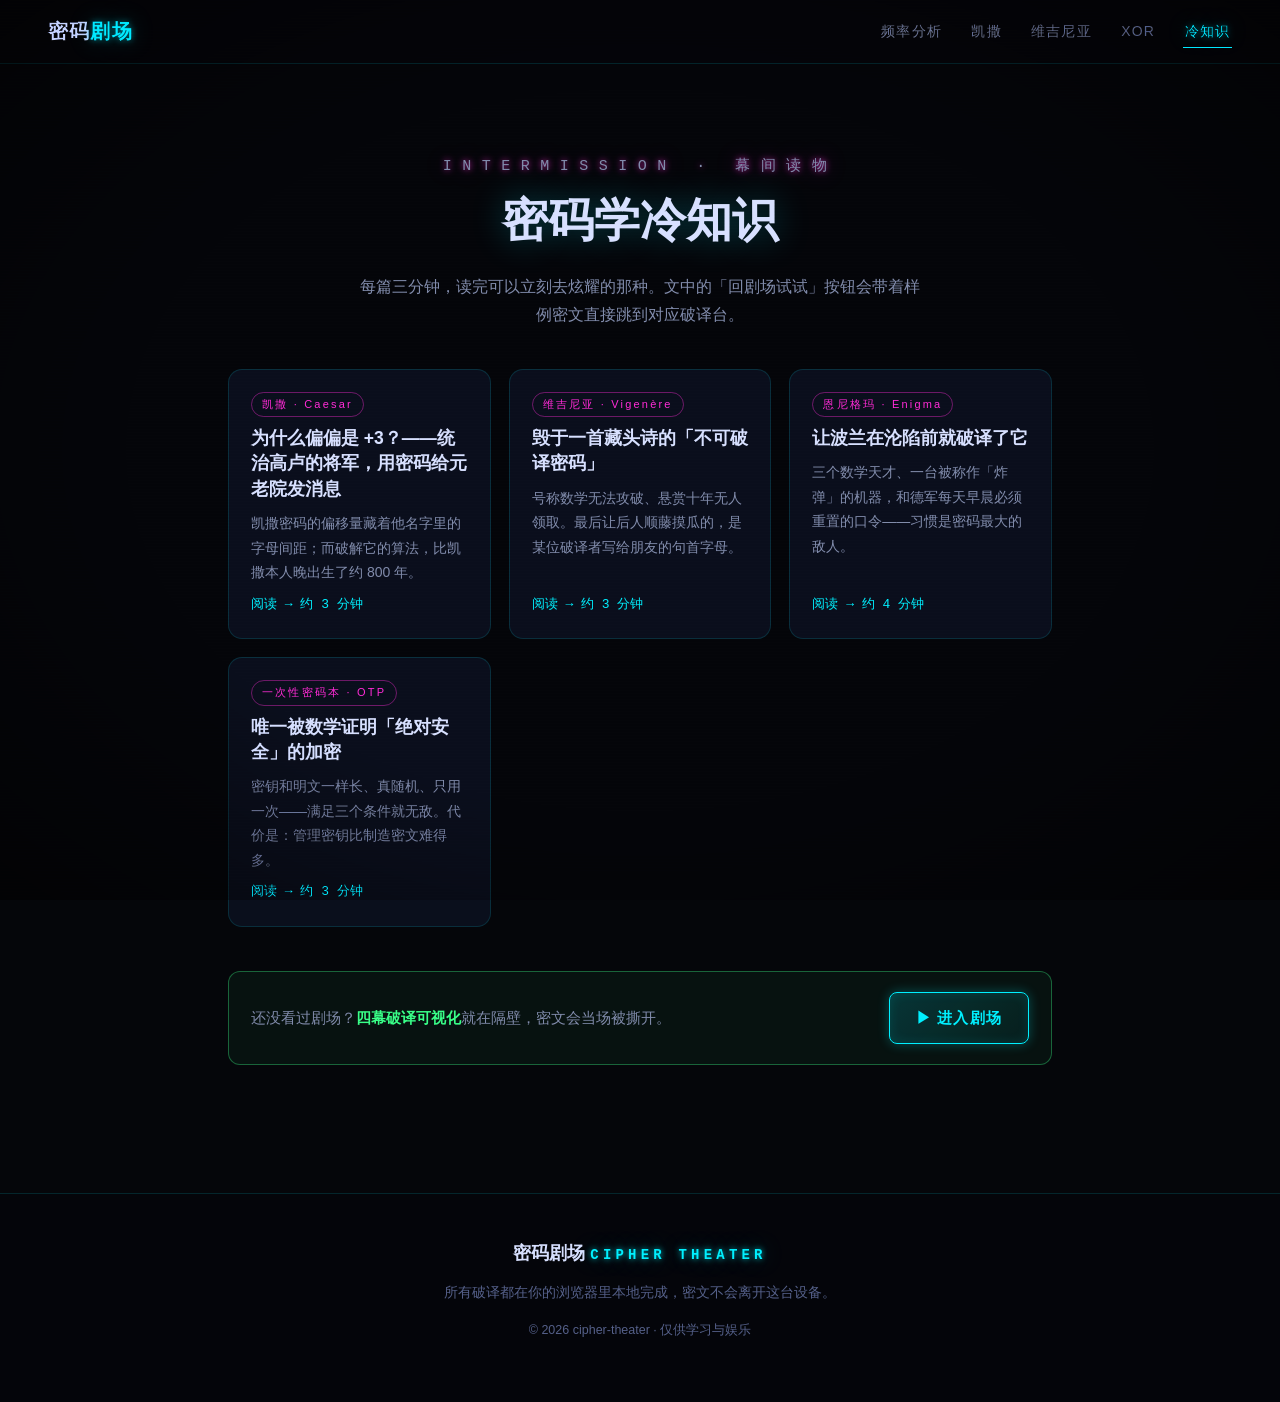
==== articles.html @ 9eb5b483 "feat: 密码剧场 v1.0 — 四幕破译可视化 + 冷知识文章 + GH Pages 工作流" ====
<!DOCTYPE html>
<html lang="zh-CN">
<head>
  <meta charset="UTF-8">
  <meta name="viewport" content="width=device-width, initial-scale=1.0">
  <title>冷知识 · 密码剧场</title>
  <meta name="description" content="四篇三分钟密码学冷知识短文：凯撒的+3、毁于藏头诗的维吉尼亚、恩尼格玛与波兰三杰、唯一被证明绝对安全的一次性密码本。">
  <link rel="icon" type="image/svg+xml" href="favicon.svg">
  <link rel="stylesheet" href="css/style.css">
</head>
<body>
  <canvas id="matrixCanvas" class="matrix-bg" aria-hidden="true"></canvas>
  <div class="scanlines" aria-hidden="true"></div>

  <header class="site-header">
    <a class="logo" href="index.html">密码<span>剧场</span></a>
    <nav class="site-nav">
      <a href="index.html#act-frequency">频率分析</a>
      <a href="index.html#act-caesar">凯撒</a>
      <a href="index.html#act-vigenere">维吉尼亚</a>
      <a href="index.html#act-xor">XOR</a>
      <a href="articles.html" class="is-current">冷知识</a>
    </nav>
  </header>

  <div class="article-list-head">
    <p class="hero__kicker">INTERMISSION · 幕间读物</p>
    <h1>密码学冷知识</h1>
    <p>每篇三分钟，读完可以立刻去炫耀的那种。文中的「回剧场试试」按钮会带着样例密文直接跳到对应破译台。</p>
  </div>

  <section class="article-list">
    <div class="card-grid">
      <a class="card" href="articles/caesar.html">
        <span class="card__tag">凯撒 · Caesar</span>
        <h3>为什么偏偏是 +3？——统治高卢的将军，用密码给元老院发消息</h3>
        <p>凯撒密码的偏移量藏着他名字里的字母间距；而破解它的算法，比凯撒本人晚出生了约 800 年。</p>
        <span class="card__more">阅读 → 约 3 分钟</span>
      </a>
      <a class="card" href="articles/vigenere.html">
        <span class="card__tag">维吉尼亚 · Vigenère</span>
        <h3>毁于一首藏头诗的「不可破译密码」</h3>
        <p>号称数学无法攻破、悬赏十年无人领取。最后让后人顺藤摸瓜的，是某位破译者写给朋友的句首字母。</p>
        <span class="card__more">阅读 → 约 3 分钟</span>
      </a>
      <a class="card" href="articles/enigma.html">
        <span class="card__tag">恩尼格玛 · Enigma</span>
        <h3>让波兰在沦陷前就破译了它</h3>
        <p>三个数学天才、一台被称作「炸弹」的机器，和德军每天早晨必须重置的口令——习惯是密码最大的敌人。</p>
        <span class="card__more">阅读 → 约 4 分钟</span>
      </a>
      <a class="card" href="articles/otp.html">
        <span class="card__tag">一次性密码本 · OTP</span>
        <h3>唯一被数学证明「绝对安全」的加密</h3>
        <p>密钥和明文一样长、真随机、只用一次——满足三个条件就无敌。代价是：管理密钥比制造密文难得多。</p>
        <span class="card__more">阅读 → 约 3 分钟</span>
      </a>
    </div>

    <div class="article-cta" style="margin-top:44px">
      <p>还没看过剧场？<b>四幕破译可视化</b>就在隔壁，密文会当场被撕开。</p>
      <a class="btn btn--neon" href="index.html">▶ 进入剧场</a>
    </div>
  </section>

  <footer class="site-footer">
    <div class="site-footer__brand">密码剧场 <span>CIPHER THEATER</span></div>
    <p>所有破译都在你的浏览器里本地完成，密文不会离开这台设备。</p>
    <p class="site-footer__copy">© <span id="year"></span> cipher-theater · 仅供学习与娱乐</p>
  </footer>

  <script src="js/core.js"></script>
  <script src="js/app.js"></script>
</body>
</html>
---- css/style.css ----
/* ==========================================================================
   密码剧场 · Cipher Theater
   赛博朋克深色霓虹主题
   ========================================================================== */

:root {
  --bg: #05060a;
  --bg-2: #0a0d16;
  --bg-3: #0e1322;
  --panel: rgba(13, 18, 34, 0.82);
  --line: rgba(0, 240, 255, 0.14);
  --line-strong: rgba(0, 240, 255, 0.35);

  --cyan: #00f0ff;
  --magenta: #ff2bd6;
  --purple: #a855f7;
  --yellow: #ffe600;
  --green: #39ff88;

  --text: #d7e0ff;
  --text-dim: #808bab;
  --text-faint: #55608a;

  --font-ui: "PingFang SC", "Microsoft YaHei", "Noto Sans SC", -apple-system, sans-serif;
  --font-mono: Consolas, "Courier New", ui-monospace, monospace;

  --glow-cyan: 0 0 6px rgba(0, 240, 255, 0.8), 0 0 22px rgba(0, 240, 255, 0.35);
  --glow-magenta: 0 0 6px rgba(255, 43, 214, 0.8), 0 0 22px rgba(255, 43, 214, 0.35);
  --radius: 14px;
}

/* ------------------------------ 基础 ---------------------------------- */

* { box-sizing: border-box; }

html { scroll-behavior: smooth; }

body {
  margin: 0;
  background: var(--bg);
  color: var(--text);
  font-family: var(--font-ui);
  font-size: 16px;
  line-height: 1.75;
  overflow-x: hidden;
}

a { color: var(--cyan); text-decoration: none; transition: color 0.2s, text-shadow 0.2s; }
a:hover { color: #9ffcff; text-shadow: 0 0 12px rgba(0, 240, 255, 0.7); }

::selection { background: rgba(255, 43, 214, 0.45); color: #fff; }

/* 扫描线 + CRT 晕影 */
.scanlines {
  position: fixed;
  inset: 0;
  z-index: 90;
  pointer-events: none;
  background:
    repeating-linear-gradient(to bottom, rgba(255, 255, 255, 0.028) 0 1px, transparent 1px 3px),
    radial-gradient(ellipse at center, transparent 55%, rgba(0, 0, 0, 0.55) 100%);
  mix-blend-mode: overlay;
}

.matrix-bg {
  position: fixed;
  inset: 0;
  z-index: -1;
  opacity: 0.5;
  pointer-events: none;
}

/* --------------------------- 整屏霓虹闪烁 ------------------------------ */

.neon-flash {
  position: fixed;
  inset: 0;
  z-index: 200;
  display: flex;
  align-items: center;
  justify-content: center;
  visibility: hidden;
  pointer-events: none;
  background:
    radial-gradient(circle at 20% 30%, rgba(0, 240, 255, 0.55), transparent 55%),
    radial-gradient(circle at 80% 70%, rgba(255, 43, 214, 0.55), transparent 55%),
    rgba(255, 255, 255, 0.06);
  opacity: 0;
}

.neon-flash.is-active { visibility: visible; animation: flashSeq 2s ease-out forwards; }

.neon-flash__text {
  font-family: var(--font-mono);
  font-size: clamp(26px, 6vw, 64px);
  font-weight: 700;
  letter-spacing: 0.12em;
  color: #fff;
  text-shadow:
    0 0 10px var(--cyan), 0 0 30px var(--cyan),
    0 0 60px var(--magenta), 0 0 120px var(--magenta);
  text-align: center;
  padding: 0 20px;
}
.neon-flash__text span { display: block; font-size: 0.45em; letter-spacing: 0.6em; color: var(--magenta); margin-top: 0.4em; }

@keyframes flashSeq {
  0%   { opacity: 0; }
  6%   { opacity: 1; }
  14%  { opacity: 0.1; }
  22%  { opacity: 1; }
  30%  { opacity: 0.05; }
  40%  { opacity: 1; }
  75%  { opacity: 0.9; }
  100% { opacity: 0; }
}

/* ------------------------------ 头部 ---------------------------------- */

.site-header {
  position: sticky;
  top: 0;
  z-index: 80;
  display: flex;
  align-items: center;
  justify-content: space-between;
  gap: 16px;
  padding: 14px clamp(16px, 4vw, 48px);
  background: rgba(5, 6, 10, 0.82);
  backdrop-filter: blur(12px);
  border-bottom: 1px solid var(--line);
}

.logo {
  font-weight: 800;
  font-size: 20px;
  letter-spacing: 0.06em;
  color: var(--text);
}
.logo span {
  color: var(--cyan);
  text-shadow: var(--glow-cyan);
}
.logo:hover { text-shadow: none; }

.site-nav { display: flex; gap: clamp(8px, 2vw, 26px); flex-wrap: wrap; }
.site-nav a {
  color: var(--text-dim);
  font-size: 14px;
  letter-spacing: 0.08em;
  padding: 4px 2px;
  border-bottom: 1px solid transparent;
}
.site-nav a:hover,
.site-nav a.is-current {
  color: var(--cyan);
  border-bottom-color: var(--cyan);
  text-shadow: var(--glow-cyan);
}

/* ------------------------------- HERO --------------------------------- */

.hero {
  position: relative;
  min-height: 92vh;
  display: flex;
  flex-direction: column;
  align-items: center;
  justify-content: center;
  text-align: center;
  padding: 80px clamp(16px, 5vw, 40px) 60px;
}

.hero__kicker {
  font-family: var(--font-mono);
  color: var(--magenta);
  letter-spacing: 0.7em;
  font-size: clamp(11px, 1.6vw, 15px);
  text-shadow: var(--glow-magenta);
  margin: 0 0 18px;
}

.hero__title {
  font-size: clamp(34px, 6.4vw, 74px);
  line-height: 1.22;
  margin: 0 0 22px;
  font-weight: 800;
  letter-spacing: 0.02em;
}

.neon-underline {
  color: #fff;
  text-shadow: 0 0 8px var(--cyan), 0 0 28px rgba(0, 240, 255, 0.7), 0 0 80px rgba(0, 240, 255, 0.4);
}

.hero__sub {
  max-width: 720px;
  color: var(--text-dim);
  font-size: clamp(15px, 2vw, 18px);
  margin: 0 0 34px;
}

.hero__cta { display: flex; gap: 16px; flex-wrap: wrap; justify-content: center; }

.hero__hint {
  margin-top: 26px;
  font-size: 12.5px;
  color: var(--text-faint);
  letter-spacing: 0.06em;
}

.hero__scroll {
  position: absolute;
  bottom: 26px;
  left: 50%;
  width: 1px;
  height: 46px;
  background: linear-gradient(to bottom, transparent, var(--cyan));
  animation: scrollHint 1.8s ease-in-out infinite;
}
@keyframes scrollHint {
  0%, 100% { opacity: 0.2; transform: translateY(0); }
  50% { opacity: 1; transform: translateY(10px); }
}

/* ------------------------------ 按钮 ---------------------------------- */

.btn {
  display: inline-flex;
  align-items: center;
  justify-content: center;
  gap: 8px;
  padding: 12px 26px;
  border-radius: 8px;
  font-size: 15px;
  font-weight: 700;
  letter-spacing: 0.08em;
  cursor: pointer;
  border: 1px solid transparent;
  font-family: var(--font-ui);
  transition: transform 0.15s, box-shadow 0.25s, background 0.25s, color 0.2s;
}
.btn:active { transform: translateY(1px) scale(0.985); }

.btn--neon {
  background: linear-gradient(135deg, rgba(0, 240, 255, 0.16), rgba(0, 240, 255, 0.05));
  border-color: var(--cyan);
  color: var(--cyan);
  box-shadow: 0 0 12px rgba(0, 240, 255, 0.28), inset 0 0 12px rgba(0, 240, 255, 0.12);
}
.btn--neon:hover {
  background: rgba(0, 240, 255, 0.24);
  color: #eafeff;
  box-shadow: 0 0 26px rgba(0, 240, 255, 0.6), inset 0 0 16px rgba(0, 240, 255, 0.2);
  text-shadow: 0 0 8px rgba(0, 240, 255, 0.9);
}

.btn--magenta {
  background: linear-gradient(135deg, rgba(255, 43, 214, 0.16), rgba(255, 43, 214, 0.05));
  border-color: var(--magenta);
  color: var(--magenta);
  box-shadow: 0 0 12px rgba(255, 43, 214, 0.28), inset 0 0 12px rgba(255, 43, 214, 0.12);
}
.btn--magenta:hover {
  background: rgba(255, 43, 214, 0.24);
  color: #ffe6fa;
  box-shadow: 0 0 26px rgba(255, 43, 214, 0.6);
  text-shadow: 0 0 8px rgba(255, 43, 214, 0.9);
}

.btn--ghost {
  background: transparent;
  border-color: rgba(215, 224, 255, 0.25);
  color: var(--text-dim);
}
.btn--ghost:hover {
  border-color: var(--text);
  color: #fff;
  box-shadow: 0 0 14px rgba(215, 224, 255, 0.18);
  text-shadow: none;
}

.btn--sm { padding: 7px 14px; font-size: 13px; }
.btn:disabled { opacity: 0.45; cursor: not-allowed; }

.btn-row { display: flex; gap: 8px; align-items: center; flex-wrap: wrap; }

/* ------------------------------ 幕次 ---------------------------------- */

.act {
  position: relative;
  max-width: 1180px;
  margin: 0 auto;
  padding: clamp(64px, 9vw, 120px) clamp(16px, 4vw, 40px) 20px;
}

.act__head { max-width: 860px; margin-bottom: 30px; }

.act__num {
  display: inline-block;
  font-family: var(--font-mono);
  font-size: 12.5px;
  letter-spacing: 0.42em;
  color: var(--magenta);
  text-shadow: var(--glow-magenta);
  border: 1px solid rgba(255, 43, 214, 0.45);
  border-radius: 999px;
  padding: 4px 14px 4px 18px;
  margin-bottom: 16px;
}

.act__head h2 {
  font-size: clamp(26px, 4vw, 42px);
  margin: 0 0 14px;
  line-height: 1.3;
  text-shadow: 0 0 30px rgba(0, 240, 255, 0.25);
}
.act__head p { color: var(--text-dim); margin: 0; font-size: clamp(14.5px, 1.7vw, 16.5px); }
.act__head b { color: var(--yellow); font-weight: 700; text-shadow: 0 0 14px rgba(255, 230, 0, 0.4); }

.act__note {
  margin-top: 14px !important;
  color: var(--yellow) !important;
  font-size: 14px !important;
  border-left: 3px solid var(--yellow);
  padding-left: 12px;
}

.act__foot {
  margin-top: 20px;
  font-size: 14.5px;
  color: var(--text-faint);
}
.act__foot b { color: var(--text-dim); }
.act__foot a { margin-left: 6px; }

/* ------------------------------ 面板 ---------------------------------- */

.panel {
  background: var(--panel);
  border: 1px solid var(--line);
  border-radius: var(--radius);
  padding: clamp(18px, 3vw, 32px);
  box-shadow:
    0 0 0 1px rgba(0, 0, 0, 0.4),
    0 18px 60px rgba(0, 0, 0, 0.55),
    inset 0 0 60px rgba(0, 240, 255, 0.03);
}

.panel__controls {
  display: flex;
  gap: 18px;
  align-items: flex-end;
  flex-wrap: wrap;
  margin-bottom: 22px;
}

.field { display: flex; flex-direction: column; gap: 8px; }
.field--grow { flex: 1 1 340px; }
.field--btns { gap: 10px; }

.field__label {
  font-size: 12px;
  letter-spacing: 0.18em;
  color: var(--text-faint);
  text-transform: uppercase;
}

textarea, input[type="text"] {
  width: 100%;
  background: rgba(5, 8, 16, 0.9);
  border: 1px solid rgba(0, 240, 255, 0.22);
  border-radius: 8px;
  color: var(--cyan);
  font-family: var(--font-mono);
  font-size: 15px;
  line-height: 1.6;
  padding: 12px 14px;
  resize: vertical;
  transition: border-color 0.2s, box-shadow 0.2s;
}
textarea:focus, input[type="text"]:focus {
  outline: none;
  border-color: var(--cyan);
  box-shadow: 0 0 16px rgba(0, 240, 255, 0.3), inset 0 0 16px rgba(0, 240, 255, 0.06);
}
textarea::placeholder, input::placeholder { color: var(--text-faint); }

.chip-row { display: flex; gap: 8px; flex-wrap: wrap; }

.chip {
  background: rgba(168, 85, 247, 0.08);
  border: 1px solid rgba(168, 85, 247, 0.35);
  color: var(--text-dim);
  border-radius: 999px;
  padding: 7px 14px;
  font-size: 13px;
  cursor: pointer;
  font-family: var(--font-ui);
  transition: all 0.2s;
}
.chip:hover { border-color: var(--purple); color: #e9d5ff; box-shadow: 0 0 12px rgba(168, 85, 247, 0.35); }
.chip.is-active {
  background: rgba(168, 85, 247, 0.28);
  color: #fff;
  border-color: var(--purple);
  box-shadow: 0 0 16px rgba(168, 85, 247, 0.5);
}

/* ------------------------ 第 I 幕 · 频率柱状谱 ------------------------- */

.freq-chart {
  position: relative;
  display: flex;
  align-items: flex-end;
  gap: clamp(3px, 0.8vw, 10px);
  height: 280px;
  padding: 26px 6px 30px;
  background:
    linear-gradient(rgba(0, 240, 255, 0.03) 1px, transparent 1px) 0 0 / 100% 25%,
    rgba(5, 8, 16, 0.6);
  border: 1px solid rgba(0, 240, 255, 0.12);
  border-radius: 10px;
  overflow: hidden;
}

.chart-empty { color: var(--text-faint); margin: auto; font-size: 14px; }

.chart-grid { position: absolute; inset: 26px 6px 30px; pointer-events: none; }
.grid-line {
  position: absolute;
  left: 0; right: 0;
  border-top: 1px dashed rgba(215, 224, 255, 0.09);
}
.grid-line span {
  position: absolute;
  right: 6px;
  top: -9px;
  font-size: 10px;
  color: var(--text-faint);
  font-family: var(--font-mono);
}

.freq-bar {
  position: relative;
  z-index: 1;
  flex: 1 1 0;
  min-width: 0;
  height: 100%;
  display: flex;
  flex-direction: column;
  justify-content: flex-end;
  align-items: stretch;
}

.freq-val {
  font-family: var(--font-mono);
  font-size: clamp(8px, 1vw, 11px);
  color: var(--text-faint);
  text-align: center;
  margin-bottom: 4px;
  min-height: 1em;
}

.freq-track {
  position: relative;
  flex: 1;
  display: flex;
  align-items: flex-end;
  background: rgba(255, 255, 255, 0.025);
  border-radius: 3px 3px 0 0;
}

.freq-fill {
  width: 100%;
  height: 0;
  border-radius: 3px 3px 0 0;
  background: linear-gradient(to top, rgba(0, 240, 255, 0.25), var(--cyan));
  box-shadow: 0 0 10px rgba(0, 240, 255, 0.45);
  transition: height 0.7s cubic-bezier(0.16, 0.9, 0.3, 1);
  transition-delay: calc(var(--i) * 28ms);
}
.freq-fill.is-on { height: var(--h); }

.freq-bar.is-top .freq-fill {
  background: linear-gradient(to top, rgba(255, 43, 214, 0.3), var(--magenta));
  box-shadow: 0 0 14px rgba(255, 43, 214, 0.7);
}
.freq-bar.is-top .freq-letter { color: var(--magenta); text-shadow: var(--glow-magenta); }
.freq-bar.is-top .freq-val { color: var(--magenta); }

.freq-expected {
  position: absolute;
  left: -2px; right: -2px;
  bottom: var(--e);
  height: 0;
  border-top: 2px dashed var(--magenta);
  opacity: 0;
  transition: opacity 0.4s ease 1s;
  filter: drop-shadow(0 0 4px rgba(255, 43, 214, 0.9));
}
.freq-fill.is-on + .freq-expected { opacity: 0.85; }

.freq-letter {
  text-align: center;
  font-family: var(--font-mono);
  font-size: clamp(9px, 1.2vw, 13px);
  color: var(--text-dim);
  margin-top: 7px;
}

.chart-legend {
  display: flex;
  gap: 22px;
  flex-wrap: wrap;
  margin-top: 14px;
  font-size: 13px;
  color: var(--text-faint);
}
.legend-item { display: inline-flex; align-items: center; gap: 7px; }
.dot { width: 11px; height: 11px; border-radius: 3px; display: inline-block; }
.dot--cyan { background: var(--cyan); box-shadow: 0 0 8px var(--cyan); }
.dot--magenta { background: transparent; border-top: 2px dashed var(--magenta); height: 0; border-radius: 0; }
.legend-item--top { color: var(--magenta); }

.readouts { display: flex; gap: 16px; flex-wrap: wrap; margin-top: 18px; }
.readout {
  flex: 0 1 auto;
  background: rgba(5, 8, 16, 0.7);
  border: 1px solid rgba(0, 240, 255, 0.16);
  border-radius: 10px;
  padding: 12px 18px;
  display: flex;
  flex-direction: column;
  gap: 4px;
  min-width: 150px;
}
.readout--wide { flex: 1 1 260px; }
.readout__label { font-size: 11px; letter-spacing: 0.2em; color: var(--text-faint); text-transform: uppercase; }
.readout b { font-family: var(--font-mono); font-size: 22px; color: var(--yellow); text-shadow: 0 0 16px rgba(255, 230, 0, 0.5); }

.verdict {
  margin: 16px 0 0;
  font-size: 14.5px;
  color: var(--text-dim);
  border-left: 3px solid var(--cyan);
  padding: 6px 0 6px 14px;
  background: rgba(0, 240, 255, 0.04);
  border-radius: 0 8px 8px 0;
  min-height: 1.6em;
}

/* ------------------------ 第 II 幕 · 凯撒罗盘 -------------------------- */

.caesar-stage {
  display: grid;
  grid-template-columns: 220px 1fr;
  gap: 26px;
  align-items: start;
}

.dial { position: relative; width: 100%; max-width: 220px; }
.dial svg { width: 100%; height: auto; display: block; filter: drop-shadow(0 0 18px rgba(0, 240, 255, 0.25)); }

.dial__ring { fill: none; stroke: rgba(0, 240, 255, 0.5); stroke-width: 1.5; }
.dial__ring--inner { stroke: rgba(0, 240, 255, 0.2); stroke-dasharray: 3 5; }
.dial__ticks line { stroke: rgba(0, 240, 255, 0.55); stroke-width: 1.5; }

.dial__needle {
  transform-origin: 100px 100px;
  transition: transform 0.45s cubic-bezier(0.3, 1.4, 0.5, 1);
}
.dial__needle line { stroke: var(--magenta); stroke-width: 3; filter: drop-shadow(0 0 6px var(--magenta)); }
.dial__needle circle { fill: var(--magenta); }

.dial__hub { fill: var(--cyan); filter: drop-shadow(0 0 8px var(--cyan)); }

.dial__center {
  position: absolute;
  top: 50%; left: 50%;
  transform: translate(-50%, -50%);
  text-align: center;
  pointer-events: none;
}
.dial__center span {
  display: block;
  font-family: var(--font-mono);
  font-size: 19px;
  font-weight: 700;
  color: var(--yellow);
  text-shadow: 0 0 14px rgba(255, 230, 0, 0.6);
}
.dial__center small {
  font-size: 9px;
  letter-spacing: 0.34em;
  color: var(--text-faint);
}

.caesar-rows {
  display: flex;
  flex-direction: column;
  gap: 5px;
  max-height: 340px;
  overflow-y: auto;
  padding-right: 6px;
  scrollbar-width: thin;
  scrollbar-color: rgba(0, 240, 255, 0.4) transparent;
}
.caesar-rows::-webkit-scrollbar { width: 6px; }
.caesar-rows::-webkit-scrollbar-thumb { background: rgba(0, 240, 255, 0.35); border-radius: 3px; }

.caesar-row {
  display: grid;
  grid-template-columns: 78px 1fr 130px;
  gap: 10px;
  align-items: center;
  padding: 7px 10px;
  background: rgba(5, 8, 16, 0.65);
  border: 1px solid rgba(215, 224, 255, 0.07);
  border-radius: 7px;
  font-size: 13px;
  opacity: 0;
  transform: translateX(14px);
  animation: rowIn 0.3s ease forwards;
  animation-delay: calc(var(--i) * 10ms);
}
@keyframes rowIn { to { opacity: 1; transform: translateX(0); } }

.caesar-shift {
  font-family: var(--font-mono);
  color: var(--text-faint);
  font-size: 12px;
  letter-spacing: 0.05em;
}

.caesar-preview {
  font-family: var(--font-mono);
  color: var(--text-dim);
  white-space: nowrap;
  overflow: hidden;
  text-overflow: ellipsis;
  font-size: 12.5px;
}

.caesar-match { display: flex; align-items: center; gap: 8px; }
.caesar-match i {
  display: block;
  height: 6px;
  max-width: 76px;
  flex: 0 1 76px;
  background: linear-gradient(90deg, rgba(0, 240, 255, 0.35), var(--cyan));
  border-radius: 3px;
  box-shadow: 0 0 8px rgba(0, 240, 255, 0.5);
  transition: width 0.5s ease;
}
.caesar-match b { font-family: var(--font-mono); font-size: 12px; color: var(--text-faint); }

.caesar-row.is-winner {
  border-color: var(--magenta);
  background: rgba(255, 43, 214, 0.1);
  box-shadow: 0 0 18px rgba(255, 43, 214, 0.4), inset 0 0 18px rgba(255, 43, 214, 0.08);
}
.caesar-row.is-winner .caesar-shift { color: var(--magenta); text-shadow: var(--glow-magenta); }
.caesar-row.is-winner .caesar-preview { color: #fff; }
.caesar-row.is-winner .caesar-match i { background: linear-gradient(90deg, rgba(255, 43, 214, 0.4), var(--magenta)); }
.caesar-row.is-winner .caesar-match b { color: var(--magenta); }

.stage-status {
  margin: 20px 0 0;
  font-family: var(--font-mono);
  font-size: 13.5px;
  letter-spacing: 0.1em;
  color: var(--text-faint);
  padding: 9px 14px;
  background: rgba(5, 8, 16, 0.7);
  border: 1px dashed rgba(215, 224, 255, 0.14);
  border-radius: 8px;
}
.stage-status.is-working { color: var(--yellow); border-color: rgba(255, 230, 0, 0.4); animation: pulse 1s ease-in-out infinite; }
.stage-status.is-done { color: var(--green); border-color: rgba(57, 255, 136, 0.45); text-shadow: 0 0 12px rgba(57, 255, 136, 0.5); }
@keyframes pulse { 50% { opacity: 0.55; } }

/* ------------------------ 揭晓面板（两幕共用） ------------------------- */

.reveal-panel {
  display: none;
  margin-top: 20px;
  padding: clamp(16px, 2.5vw, 26px);
  background:
    radial-gradient(ellipse at top left, rgba(0, 240, 255, 0.09), transparent 60%),
    radial-gradient(ellipse at bottom right, rgba(255, 43, 214, 0.09), transparent 60%),
    rgba(5, 8, 16, 0.85);
  border: 1px solid var(--line-strong);
  border-radius: 12px;
  box-shadow: 0 0 30px rgba(0, 240, 255, 0.15), inset 0 0 40px rgba(0, 240, 255, 0.04);
}
.reveal-panel.is-visible { display: block; animation: revealIn 0.5s ease; }
@keyframes revealIn {
  from { opacity: 0; transform: translateY(12px); }
  to { opacity: 1; transform: translateY(0); }
}

.reveal-panel__head {
  display: flex;
  align-items: center;
  justify-content: space-between;
  gap: 12px;
  flex-wrap: wrap;
  margin-bottom: 12px;
}

.reveal-panel__tag {
  font-family: var(--font-mono);
  font-size: 12px;
  letter-spacing: 0.3em;
  color: var(--green);
  text-shadow: 0 0 12px rgba(57, 255, 136, 0.6);
  border: 1px solid rgba(57, 255, 136, 0.45);
  padding: 4px 12px;
  border-radius: 999px;
}

.reveal-hits { font-size: 13px; color: var(--text-faint); margin: 0 0 10px; }
.reveal-hits em {
  font-style: normal;
  font-family: var(--font-mono);
  color: var(--yellow);
  background: rgba(255, 230, 0, 0.1);
  border: 1px solid rgba(255, 230, 0, 0.3);
  border-radius: 5px;
  padding: 1px 8px;
  margin-right: 6px;
}

.reveal-text {
  margin: 0;
  font-family: var(--font-mono);
  font-size: clamp(15px, 2.2vw, 20px);
  line-height: 1.9;
  color: #fff;
  text-shadow: 0 0 10px rgba(0, 240, 255, 0.55);
  min-height: 2em;
  word-break: break-word;
}

/* ----------------------- 第 III 幕 · 维吉尼亚 -------------------------- */

.vig-step { margin-top: 24px; }
.vig-step__title {
  font-size: 13px;
  letter-spacing: 0.16em;
  color: var(--text-faint);
  margin: 0 0 14px;
  font-weight: 600;
  text-transform: uppercase;
}

.ic-chart {
  display: flex;
  gap: clamp(4px, 1vw, 12px);
  align-items: flex-end;
  height: 170px;
  padding: 20px 8px 26px;
  background: rgba(5, 8, 16, 0.6);
  border: 1px solid rgba(0, 240, 255, 0.12);
  border-radius: 10px;
}

.ic-bar {
  flex: 1 1 0;
  min-width: 0;
  height: 100%;
  display: flex;
  flex-direction: column;
  justify-content: flex-end;
  align-items: stretch;
}
.ic-val {
  font-family: var(--font-mono);
  font-size: clamp(8px, 0.9vw, 10.5px);
  color: var(--text-faint);
  text-align: center;
  margin-bottom: 4px;
}
.ic-track {
  position: relative;
  flex: 1;
  display: flex;
  align-items: flex-end;
  background: rgba(255, 255, 255, 0.03);
  border-radius: 3px 3px 0 0;
}
.ic-track i {
  width: 100%;
  height: 0;
  background: linear-gradient(to top, rgba(168, 85, 247, 0.25), var(--purple));
  box-shadow: 0 0 10px rgba(168, 85, 247, 0.45);
  border-radius: 3px 3px 0 0;
  transition: height 0.6s cubic-bezier(0.16, 0.9, 0.3, 1);
  transition-delay: calc(var(--i) * 50ms);
}
.ic-track i.is-on { height: var(--h); }
.ic-len {
  text-align: center;
  font-family: var(--font-mono);
  font-size: clamp(9px, 1.1vw, 12px);
  color: var(--text-dim);
  margin-top: 6px;
}
.ic-bar.is-best .ic-track i {
  background: linear-gradient(to top, rgba(255, 230, 0, 0.3), var(--yellow));
  box-shadow: 0 0 16px rgba(255, 230, 0, 0.7);
}
.ic-bar.is-best .ic-len { color: var(--yellow); text-shadow: 0 0 10px rgba(255, 230, 0, 0.6); font-weight: 700; }
.ic-bar.is-best .ic-val { color: var(--yellow); }

.ic-verdict { font-size: 14px; color: var(--text-dim); margin: 12px 0 0; }
.ic-verdict b { color: var(--yellow); text-shadow: 0 0 12px rgba(255, 230, 0, 0.5); }

.kasiski { font-size: 13.5px; color: var(--text-faint); margin: 12px 0 0; }
.kasiski em {
  font-style: normal;
  font-family: var(--font-mono);
  color: var(--magenta);
  background: rgba(255, 43, 214, 0.1);
  border: 1px solid rgba(255, 43, 214, 0.3);
  border-radius: 4px;
  padding: 0 7px;
  margin-right: 4px;
}

/* 密钥轮盘 */
.key-slots { display: flex; gap: 14px; flex-wrap: wrap; }

.key-slot {
  display: flex;
  flex-direction: column;
  align-items: center;
  gap: 8px;
  padding: 12px 14px;
  background: rgba(5, 8, 16, 0.75);
  border: 1px solid rgba(215, 224, 255, 0.12);
  border-radius: 10px;
  transition: border-color 0.3s, box-shadow 0.3s;
}
.key-slot.is-solved {
  border-color: var(--green);
  box-shadow: 0 0 20px rgba(57, 255, 136, 0.35), inset 0 0 20px rgba(57, 255, 136, 0.07);
}

.key-slot__pos { font-size: 10.5px; letter-spacing: 0.16em; color: var(--text-faint); }

.key-slot__wheel {
  width: 52px;
  height: 46px;
  overflow: hidden;
  border: 1px solid rgba(0, 240, 255, 0.35);
  border-radius: 7px;
  background: linear-gradient(to bottom, rgba(0, 240, 255, 0.06), rgba(0, 0, 0, 0.4));
  box-shadow: inset 0 6px 12px rgba(0, 0, 0, 0.6), inset 0 -6px 12px rgba(0, 0, 0, 0.6);
}

.key-slot__strip { display: block; }
.key-slot__strip b {
  display: flex;
  align-items: center;
  justify-content: center;
  height: 46px;
  font-family: var(--font-mono);
  font-size: 26px;
  font-weight: 700;
  color: var(--text-faint);
}
.key-slot.is-solved .key-slot__strip b:nth-last-child(27) { color: var(--green); }

.key-slot__state { font-size: 11px; color: var(--text-faint); font-family: var(--font-mono); }
.key-slot.is-solved .key-slot__state { color: var(--green); text-shadow: 0 0 10px rgba(57, 255, 136, 0.6); }

.key-badge {
  font-family: var(--font-mono);
  font-size: 13px;
  color: var(--text-dim);
  border: 1px solid rgba(215, 224, 255, 0.2);
  padding: 5px 12px;
  border-radius: 999px;
}
.key-badge b { color: var(--yellow); letter-spacing: 0.3em; text-shadow: 0 0 12px rgba(255, 230, 0, 0.6); }

/* ------------------------ 第 IV 幕 · 比特流 ---------------------------- */

.bit-stream {
  overflow-x: auto;
  padding: 18px;
  background: rgba(5, 8, 16, 0.7);
  border: 1px solid rgba(0, 240, 255, 0.14);
  border-radius: 10px;
  scrollbar-width: thin;
  scrollbar-color: rgba(0, 240, 255, 0.4) transparent;
}
.bit-stream:empty::after {
  content: "点击「▶ 运行加密」，比特流将逐位点亮";
  color: var(--text-faint);
  font-size: 13.5px;
}

.bit-row { display: flex; align-items: center; gap: 12px; margin-bottom: 10px; }
.bit-row:last-child { margin-bottom: 0; }

.bit-row__name {
  flex: 0 0 62px;
  font-family: var(--font-mono);
  font-size: 12.5px;
  color: var(--text-faint);
  text-align: right;
}

.bit-row__cells { display: flex; gap: 3px; }

.bit-cell {
  display: inline-flex;
  align-items: center;
  justify-content: center;
  width: 15px;
  height: 22px;
  font-family: var(--font-mono);
  font-size: 11px;
  font-style: normal;
  border-radius: 3px;
  background: rgba(255, 255, 255, 0.04);
  color: transparent;
  transition: background 0.12s, color 0.12s, box-shadow 0.12s, transform 0.12s;
}
.bit-cell.is-lit { color: #05060a; transform: translateY(-1px); }

.bit-row--p .bit-cell.is-lit { background: var(--cyan); box-shadow: 0 0 8px rgba(0, 240, 255, 0.8); font-weight: 700; }
.bit-row--k .bit-cell.is-lit { background: var(--magenta); box-shadow: 0 0 8px rgba(255, 43, 214, 0.8); font-weight: 700; }
.bit-row--c .bit-cell.is-lit { background: var(--green); box-shadow: 0 0 8px rgba(57, 255, 136, 0.8); font-weight: 700; }

.hex-strip {
  display: flex;
  align-items: center;
  gap: 14px;
  flex-wrap: wrap;
  margin-top: 14px;
  padding: 12px 16px;
  background: rgba(5, 8, 16, 0.7);
  border: 1px solid rgba(57, 255, 136, 0.2);
  border-radius: 10px;
}
.hex-strip__label { font-size: 11.5px; letter-spacing: 0.2em; color: var(--text-faint); }
.hex-strip code {
  font-family: var(--font-mono);
  font-size: 14.5px;
  color: var(--green);
  text-shadow: 0 0 10px rgba(57, 255, 136, 0.5);
  flex: 1;
  min-width: 200px;
  word-break: break-all;
}

/* 已知明文攻击 */
.attack-panel {
  display: none;
  margin-top: 20px;
  padding: clamp(16px, 2.5vw, 24px);
  background: rgba(255, 43, 214, 0.04);
  border: 1px solid rgba(255, 43, 214, 0.3);
  border-radius: 12px;
}
.attack-panel.is-visible { display: block; animation: revealIn 0.5s ease; }

.attack-panel__head h4 {
  margin: 0 0 6px;
  font-size: 17px;
  color: var(--magenta);
  text-shadow: 0 0 14px rgba(255, 43, 214, 0.4);
}
.attack-panel__head p { margin: 0 0 14px; font-size: 14px; color: var(--text-dim); }
.attack-panel__head code { color: var(--yellow); font-family: var(--font-mono); }

.attack-steps { display: flex; flex-direction: column; gap: 12px; }

.attack-step {
  padding: 13px 16px;
  background: rgba(5, 8, 16, 0.75);
  border-left: 3px solid var(--magenta);
  border-radius: 0 9px 9px 0;
  animation: revealIn 0.4s ease;
}
.attack-step h5 {
  margin: 0 0 6px;
  font-size: 13.5px;
  color: var(--magenta);
  letter-spacing: 0.1em;
}
.attack-step p { margin: 0; font-size: 14px; color: var(--text-dim); }
.attack-step b { color: var(--yellow); }
.attack-step code { font-family: var(--font-mono); color: var(--cyan); font-size: 13px; word-break: break-all; }
.key-big { font-family: var(--font-mono); font-size: 17px; letter-spacing: 0.24em; }

.key-reveal {
  margin-top: 16px;
  font-family: var(--font-mono);
  font-size: clamp(20px, 3.6vw, 32px);
  font-weight: 700;
  letter-spacing: 0.2em;
  color: #fff;
  text-shadow: 0 0 12px var(--green), 0 0 40px rgba(57, 255, 136, 0.7);
  min-height: 1.2em;
}

/* ---------------------------- 文章卡片 -------------------------------- */

.act--teaser { padding-bottom: 80px; }

.card-grid {
  display: grid;
  grid-template-columns: repeat(auto-fit, minmax(240px, 1fr));
  gap: 18px;
}

.card {
  display: flex;
  flex-direction: column;
  gap: 9px;
  padding: 22px;
  background: var(--panel);
  border: 1px solid var(--line);
  border-radius: var(--radius);
  color: var(--text);
  transition: transform 0.25s, box-shadow 0.25s, border-color 0.25s;
}
.card:hover {
  transform: translateY(-5px);
  border-color: var(--line-strong);
  box-shadow: 0 14px 40px rgba(0, 0, 0, 0.5), 0 0 26px rgba(0, 240, 255, 0.18);
  text-shadow: none;
}
.card__tag {
  align-self: flex-start;
  font-size: 11px;
  letter-spacing: 0.2em;
  color: var(--magenta);
  border: 1px solid rgba(255, 43, 214, 0.4);
  border-radius: 999px;
  padding: 2px 10px;
}
.card h3 { margin: 0; font-size: 17.5px; line-height: 1.45; }
.card p { margin: 0; font-size: 14px; color: var(--text-dim); flex: 1; }
.card__more { font-family: var(--font-mono); font-size: 13px; color: var(--cyan); }

/* ------------------------------ 页脚 ---------------------------------- */

.site-footer {
  border-top: 1px solid var(--line);
  padding: 44px clamp(16px, 4vw, 40px) 54px;
  text-align: center;
  background: rgba(5, 6, 10, 0.7);
}
.site-footer__brand { font-size: 18px; font-weight: 800; margin-bottom: 10px; }
.site-footer__brand span { color: var(--cyan); text-shadow: var(--glow-cyan); font-family: var(--font-mono); font-size: 14px; letter-spacing: 0.3em; }
.site-footer p { margin: 6px 0; font-size: 14px; color: var(--text-faint); }
.site-footer__links a { margin: 0 4px; }
.site-footer__copy { font-size: 12.5px !important; margin-top: 16px !important; }

/* ==========================================================================
   文章页
   ========================================================================== */

.article-wrap {
  position: relative;
  z-index: 1;
  max-width: 760px;
  margin: 0 auto;
  padding: clamp(36px, 6vw, 70px) clamp(18px, 4vw, 30px) 90px;
}

.article-back {
  display: inline-block;
  font-family: var(--font-mono);
  font-size: 13.5px;
  letter-spacing: 0.1em;
  margin-bottom: 34px;
}

.article-meta {
  display: flex;
  gap: 14px;
  flex-wrap: wrap;
  align-items: center;
  font-size: 12.5px;
  color: var(--text-faint);
  letter-spacing: 0.1em;
  margin-bottom: 16px;
}
.article-meta .tag {
  color: var(--magenta);
  border: 1px solid rgba(255, 43, 214, 0.45);
  border-radius: 999px;
  padding: 3px 12px;
}

.article-title {
  font-size: clamp(28px, 5vw, 44px);
  line-height: 1.3;
  margin: 0 0 18px;
  text-shadow: 0 0 34px rgba(0, 240, 255, 0.3);
}

.article-lead {
  font-size: clamp(16px, 2.2vw, 19px);
  color: var(--text-dim);
  border-left: 3px solid var(--cyan);
  padding-left: 16px;
  margin: 0 0 36px;
}

.article-body h2 {
  font-size: clamp(21px, 3vw, 27px);
  margin: 46px 0 16px;
  padding-top: 10px;
  border-top: 1px dashed rgba(0, 240, 255, 0.18);
  line-height: 1.4;
}
.article-body h2::before { content: "▸ "; color: var(--magenta); }

.article-body p { margin: 0 0 18px; font-size: 16.5px; color: var(--text); }
.article-body p.dim { color: var(--text-dim); font-size: 15px; }
.article-body strong { color: var(--yellow); text-shadow: 0 0 12px rgba(255, 230, 0, 0.35); }
.article-body code {
  font-family: var(--font-mono);
  background: rgba(0, 240, 255, 0.08);
  border: 1px solid rgba(0, 240, 255, 0.2);
  border-radius: 5px;
  padding: 1px 7px;
  font-size: 0.9em;
  color: var(--cyan);
}

.fact-box {
  position: relative;
  margin: 26px 0;
  padding: 18px 20px 18px;
  background:
    radial-gradient(ellipse at top right, rgba(255, 43, 214, 0.1), transparent 60%),
    rgba(13, 18, 34, 0.9);
  border: 1px solid rgba(255, 43, 214, 0.35);
  border-radius: 12px;
}
.fact-box h4 {
  margin: 0 0 10px;
  font-size: 13px;
  letter-spacing: 0.26em;
  color: var(--magenta);
  text-shadow: var(--glow-magenta);
}
.fact-box ul { margin: 0; padding-left: 20px; }
.fact-box li { margin-bottom: 9px; font-size: 15px; color: var(--text); }
.fact-box li:last-child { margin-bottom: 0; }

.pull-quote {
  margin: 34px 0;
  padding: 26px 24px;
  text-align: center;
  font-size: clamp(18px, 2.6vw, 23px);
  font-weight: 700;
  line-height: 1.65;
  color: #fff;
  text-shadow: 0 0 16px rgba(0, 240, 255, 0.6);
  border-top: 1px solid rgba(0, 240, 255, 0.3);
  border-bottom: 1px solid rgba(0, 240, 255, 0.3);
  background: rgba(0, 240, 255, 0.03);
}

.article-cta {
  display: flex;
  align-items: center;
  justify-content: space-between;
  gap: 14px;
  flex-wrap: wrap;
  margin: 38px 0;
  padding: 20px 22px;
  background: rgba(57, 255, 136, 0.05);
  border: 1px solid rgba(57, 255, 136, 0.35);
  border-radius: 12px;
}
.article-cta p { margin: 0; font-size: 14.5px; color: var(--text-dim); }
.article-cta b { color: var(--green); }

.article-end {
  margin-top: 46px;
  padding-top: 24px;
  border-top: 1px dashed rgba(215, 224, 255, 0.15);
  text-align: center;
}
.article-end p { color: var(--text-faint); font-size: 14.5px; margin: 10px 0; }

.article-next {
  display: grid;
  grid-template-columns: repeat(auto-fit, minmax(200px, 1fr));
  gap: 14px;
  margin-top: 30px;
}
.article-next a {
  padding: 15px 17px;
  border: 1px solid var(--line);
  border-radius: 11px;
  background: var(--panel);
  color: var(--text);
}
.article-next a:hover { border-color: var(--line-strong); box-shadow: 0 0 20px rgba(0, 240, 255, 0.16); text-shadow: none; }
.article-next small { display: block; color: var(--magenta); font-size: 11px; letter-spacing: 0.2em; margin-bottom: 5px; }
.article-next b { font-size: 15px; }

/* 文章列表页 */
.article-list-head { text-align: center; padding: clamp(50px, 8vw, 90px) 20px 10px; }
.article-list-head h1 { font-size: clamp(30px, 5vw, 46px); margin: 0 0 12px; text-shadow: 0 0 34px rgba(0, 240, 255, 0.3); }
.article-list-head p { color: var(--text-dim); margin: 0 auto; max-width: 560px; }
.article-list { max-width: 860px; margin: 0 auto; padding: 30px 18px 90px; }

/* --------------------------- 响应式 ----------------------------------- */

@media (max-width: 860px) {
  .caesar-stage { grid-template-columns: 1fr; }
  .dial { max-width: 170px; margin: 0 auto; }
  .caesar-row { grid-template-columns: 70px 1fr; }
  .caesar-match { grid-column: 1 / -1; }
  .caesar-match i { max-width: none; flex: 1; }
}

@media (max-width: 640px) {
  body { font-size: 15px; }
  .site-header { flex-direction: column; gap: 8px; padding-top: 10px; padding-bottom: 10px; }
  .site-nav { justify-content: center; gap: 14px; }
  .site-nav a { font-size: 13px; }
  .hero { min-height: 84vh; }
  .panel__controls { flex-direction: column; align-items: stretch; }
  .freq-chart { height: 230px; }
  .bit-cell { width: 13px; height: 20px; font-size: 10px; }
  .hex-strip code { font-size: 12.5px; }
}

/* ------------------------- 降低动态效果 -------------------------------- */

@media (prefers-reduced-motion: reduce) {
  html { scroll-behavior: auto; }
  *, *::before, *::after {
    animation-duration: 0.01ms !important;
    animation-iteration-count: 1 !important;
    transition-duration: 0.01ms !important;
  }
  .matrix-bg, .hero__scroll { display: none; }
}
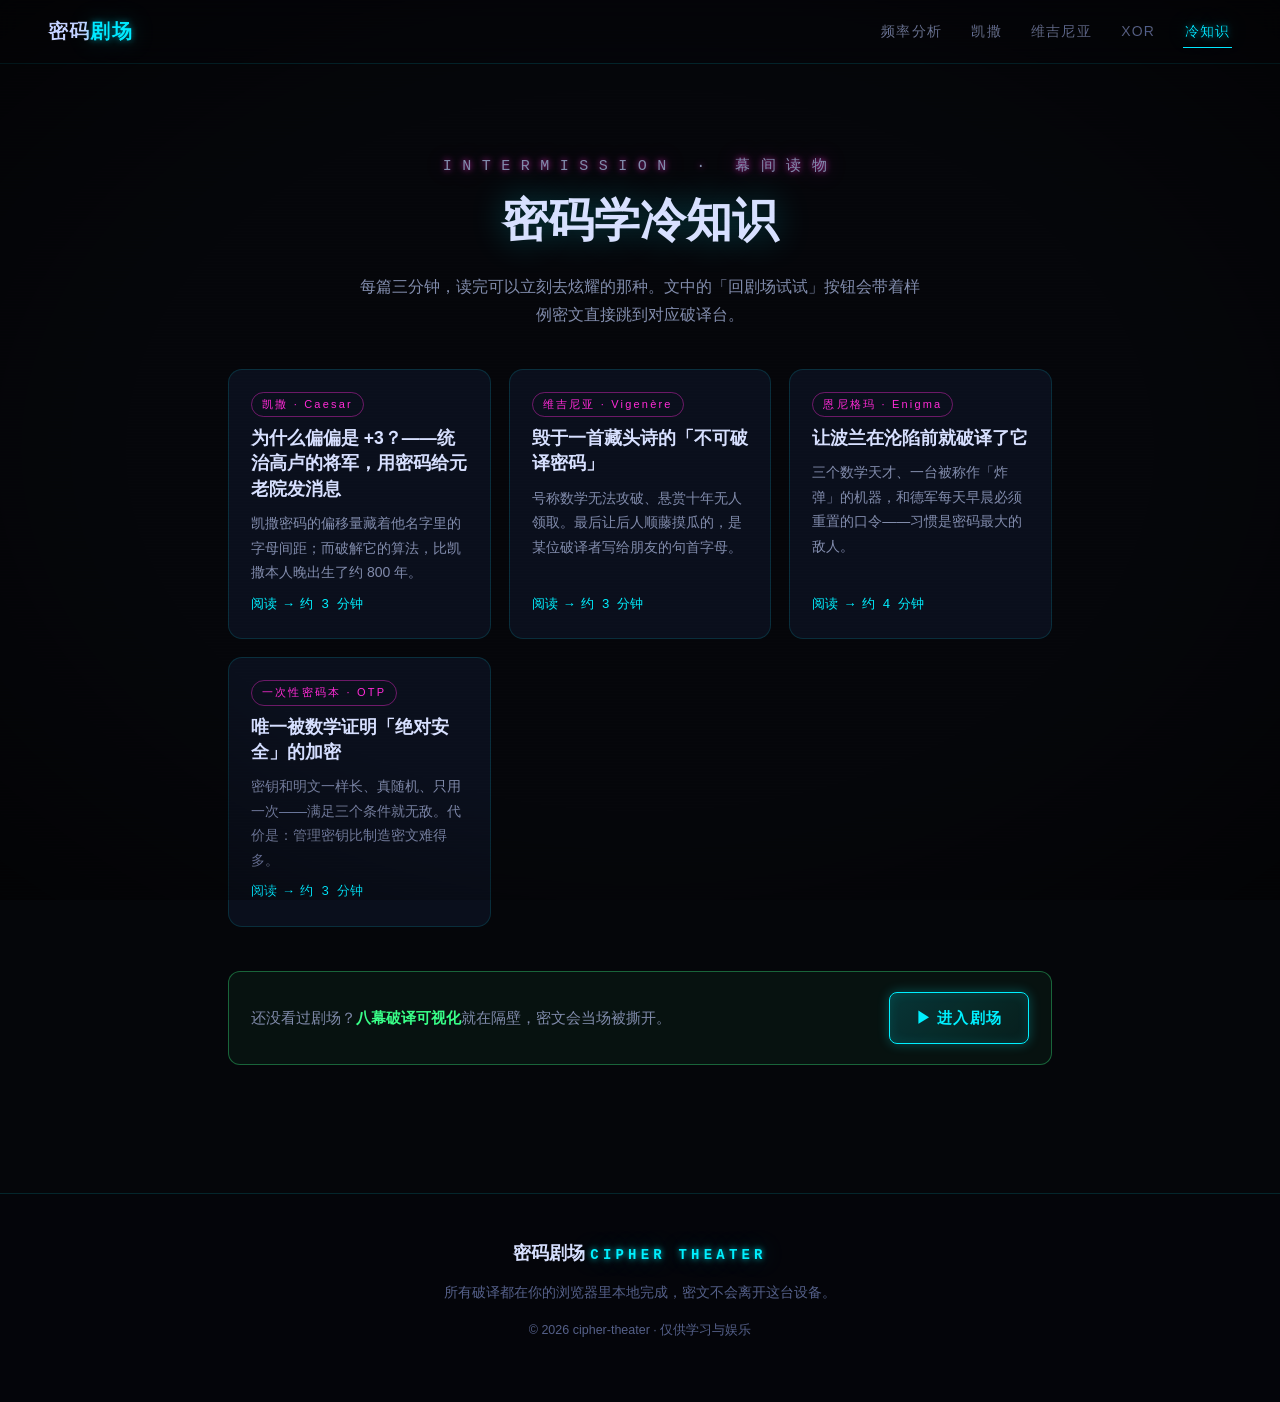
==== commit 04dc3bed: "feat: 扩容至八幕剧场 — 单表替换/栅栏/恩尼格玛/RSA + 节目单导航与右缘导轨 - core.js: 新增 keywordCipherAlphabet/substEncrypt/solve" ====
--- a/articles.html
+++ b/articles.html
@@ -58,7 +58,7 @@
     </div>
 
     <div class="article-cta" style="margin-top:44px">
-      <p>还没看过剧场？<b>四幕破译可视化</b>就在隔壁，密文会当场被撕开。</p>
+      <p>还没看过剧场？<b>八幕破译可视化</b>就在隔壁，密文会当场被撕开。</p>
       <a class="btn btn--neon" href="index.html">▶ 进入剧场</a>
     </div>
   </section>
--- a/css/style.css
+++ b/css/style.css
@@ -1218,7 +1218,460 @@
 .article-list-head p { color: var(--text-dim); margin: 0 auto; max-width: 560px; }
 .article-list { max-width: 860px; margin: 0 auto; padding: 30px 18px 90px; }
 
+/* ==================== 节目单（右上角导航 · 八幕扩容） =================== */
+
+.program { position: relative; }
+
+.program__btn {
+  font-family: var(--font-ui);
+  font-size: 14px;
+  letter-spacing: 0.14em;
+  color: var(--cyan);
+  background: rgba(0, 240, 255, 0.06);
+  border: 1px solid var(--line-strong);
+  border-radius: 999px;
+  padding: 7px 18px;
+  cursor: pointer;
+  transition: box-shadow 0.2s, background 0.2s, color 0.2s;
+}
+.program__btn:hover {
+  background: rgba(0, 240, 255, 0.14);
+  box-shadow: var(--glow-cyan);
+}
+.program__glyph {
+  display: inline-block;
+  margin-right: 6px;
+  transition: transform 0.3s;
+}
+.program__btn.is-open .program__glyph { transform: rotate(90deg); color: var(--magenta); }
+.program__btn.is-open {
+  color: var(--magenta);
+  border-color: var(--magenta);
+  box-shadow: var(--glow-magenta);
+  background: rgba(255, 43, 214, 0.08);
+}
+
+.program__menu {
+  position: absolute;
+  top: calc(100% + 12px);
+  right: 0;
+  width: 316px;
+  max-width: calc(100vw - 32px);
+  max-height: min(72vh, 640px);
+  overflow-y: auto;
+  padding: 14px;
+  background: rgba(8, 10, 20, 0.97);
+  backdrop-filter: blur(14px);
+  border: 1px solid var(--line-strong);
+  border-radius: var(--radius);
+  box-shadow: 0 18px 50px rgba(0, 0, 0, 0.7), 0 0 30px rgba(0, 240, 255, 0.12);
+  z-index: 150;
+  animation: programIn 0.22s ease;
+  scrollbar-width: thin;
+  scrollbar-color: rgba(0, 240, 255, 0.4) transparent;
+}
+.program__menu::-webkit-scrollbar { width: 6px; }
+.program__menu::-webkit-scrollbar-thumb { background: rgba(0, 240, 255, 0.35); border-radius: 3px; }
+@keyframes programIn {
+  from { opacity: 0; transform: translateY(-8px) scale(0.97); }
+  to   { opacity: 1; transform: translateY(0) scale(1); }
+}
+
+.program__title {
+  margin: 2px 4px 10px;
+  font-family: var(--font-mono);
+  font-size: 12px;
+  letter-spacing: 0.28em;
+  color: var(--text-faint);
+}
+.program__title span { color: var(--magenta); float: right; letter-spacing: 0.18em; }
+
+.program__menu a {
+  display: grid;
+  grid-template-columns: 40px 1fr;
+  align-items: center;
+  gap: 4px;
+  padding: 8px 8px;
+  border-radius: 8px;
+  border: 1px solid transparent;
+  color: var(--text);
+}
+.program__menu a b {
+  font-family: var(--font-mono);
+  font-size: 17px;
+  text-align: center;
+  color: var(--magenta);
+  text-shadow: 0 0 8px rgba(255, 43, 214, 0.5);
+}
+.program__menu a strong { display: block; font-size: 14.5px; font-weight: 600; color: var(--text); }
+.program__menu a small { display: block; font-size: 12px; color: var(--text-faint); line-height: 1.5; }
+.program__menu a:hover {
+  background: rgba(0, 240, 255, 0.07);
+  border-color: var(--line);
+  text-shadow: none;
+}
+.program__menu a:hover strong { color: var(--cyan); text-shadow: var(--glow-cyan); }
+.program__menu a.is-current {
+  background: rgba(255, 43, 214, 0.1);
+  border-color: rgba(255, 43, 214, 0.45);
+}
+.program__menu a.is-current strong { color: #fff; }
+
+.program__divider { border: none; border-top: 1px dashed rgba(0, 240, 255, 0.22); margin: 10px 4px; }
+
+/* ======================= 右缘幕次导轨（滚动高亮） ======================== */
+
+.act-rail {
+  position: fixed;
+  right: 14px;
+  top: 50%;
+  transform: translateY(-50%);
+  display: flex;
+  flex-direction: column;
+  gap: 9px;
+  z-index: 120;
+}
+.act-rail a {
+  display: flex;
+  align-items: center;
+  justify-content: center;
+  width: 32px;
+  height: 32px;
+  border: 1px solid rgba(0, 240, 255, 0.18);
+  border-radius: 50%;
+  background: rgba(5, 6, 10, 0.72);
+  backdrop-filter: blur(6px);
+  transition: border-color 0.25s, box-shadow 0.25s, transform 0.25s;
+}
+.act-rail a i {
+  font-family: var(--font-mono);
+  font-style: normal;
+  font-size: 13px;
+  color: var(--text-faint);
+  transition: color 0.25s, text-shadow 0.25s;
+}
+.act-rail a:hover { border-color: var(--cyan); transform: scale(1.12); text-shadow: none; }
+.act-rail a:hover i { color: var(--cyan); text-shadow: var(--glow-cyan); }
+.act-rail a.is-current {
+  border-color: var(--magenta);
+  box-shadow: 0 0 14px rgba(255, 43, 214, 0.55), inset 0 0 8px rgba(255, 43, 214, 0.25);
+}
+.act-rail a.is-current i { color: #fff; text-shadow: var(--glow-magenta); }
+
+/* ====================== 第 III 幕：单表替换映射卡 ======================== */
+
+.subst-map {
+  display: grid;
+  grid-template-columns: repeat(auto-fill, minmax(54px, 1fr));
+  gap: 9px;
+  margin-top: 6px;
+}
+.subst-card { perspective: 620px; }
+.subst-card__inner {
+  position: relative;
+  width: 100%;
+  height: 64px;
+  transform-style: preserve-3d;
+  transition: transform 0.5s cubic-bezier(0.4, 1.4, 0.6, 1);
+}
+.subst-card.is-flipped .subst-card__inner { transform: rotateY(180deg); }
+.subst-card__face {
+  position: absolute;
+  inset: 0;
+  display: flex;
+  flex-direction: column;
+  align-items: center;
+  justify-content: center;
+  border-radius: 8px;
+  backface-visibility: hidden;
+  -webkit-backface-visibility: hidden;
+}
+.subst-card__face b { font-family: var(--font-mono); font-size: 21px; line-height: 1; }
+.subst-card__face small { font-family: var(--font-mono); font-size: 11px; margin-top: 5px; }
+.subst-card__face--back {
+  background: rgba(5, 8, 16, 0.85);
+  border: 1px solid rgba(215, 224, 255, 0.1);
+}
+.subst-card__face--back b { color: var(--text-dim); }
+.subst-card__face--back small { color: var(--text-faint); }
+.subst-card__face--front {
+  background: linear-gradient(160deg, rgba(255, 43, 214, 0.16), rgba(0, 240, 255, 0.08));
+  border: 1px solid rgba(255, 43, 214, 0.55);
+  transform: rotateY(180deg);
+  box-shadow: 0 0 14px rgba(255, 43, 214, 0.28);
+}
+.subst-card__face--front b { color: #fff; text-shadow: var(--glow-magenta); }
+.subst-card__face--front small { color: var(--cyan); text-shadow: var(--glow-cyan); }
+
+/* ====================== 第 V 幕：栅栏网格 =============================== */
+
+.rail-wrap {
+  margin-top: 8px;
+  overflow-x: auto;
+  padding: 14px 10px;
+  background: rgba(5, 8, 16, 0.6);
+  border: 1px solid var(--line);
+  border-radius: 10px;
+  scrollbar-width: thin;
+  scrollbar-color: rgba(0, 240, 255, 0.4) transparent;
+}
+.rail-wrap::-webkit-scrollbar { height: 6px; }
+.rail-wrap::-webkit-scrollbar-thumb { background: rgba(0, 240, 255, 0.35); border-radius: 3px; }
+
+.rail-grid {
+  display: grid;
+  gap: 3px;
+  width: max-content;
+  margin: 0 auto;
+}
+.rail-cell {
+  display: flex;
+  align-items: center;
+  justify-content: center;
+  width: 17px;
+  height: 24px;
+  font-family: var(--font-mono);
+  font-size: 12.5px;
+  color: var(--cyan);
+  background: rgba(0, 240, 255, 0.05);
+  border: 1px solid rgba(0, 240, 255, 0.16);
+  border-radius: 4px;
+}
+.rail-cell--empty {
+  color: rgba(128, 139, 171, 0.28);
+  background: transparent;
+  border-color: transparent;
+}
+.rail-cell.is-pending { opacity: 0; }
+.rail-cell.is-lit {
+  opacity: 1;
+  animation: railPop 0.34s ease;
+  color: #fff;
+  background: rgba(0, 240, 255, 0.22);
+  border-color: var(--cyan);
+  box-shadow: 0 0 10px rgba(0, 240, 255, 0.7);
+}
+@keyframes railPop {
+  0%   { transform: scale(0.4); }
+  60%  { transform: scale(1.25); }
+  100% { transform: scale(1); }
+}
+
+/* ====================== 第 VI 幕：恩尼格玛 ============================== */
+
+.enigma-stage {
+  display: flex;
+  flex-wrap: wrap;
+  align-items: center;
+  justify-content: center;
+  gap: 22px;
+  margin-top: 8px;
+  padding: 22px 16px;
+  background:
+    radial-gradient(circle at 50% 0%, rgba(0, 240, 255, 0.06), transparent 70%),
+    rgba(5, 8, 16, 0.6);
+  border: 1px dashed rgba(0, 240, 255, 0.3);
+  border-radius: 12px;
+}
+
+.enigma-config { display: flex; flex-wrap: wrap; gap: 8px; justify-content: center; width: 100%; }
+.enigma-chip {
+  font-family: var(--font-mono);
+  font-size: 12px;
+  letter-spacing: 0.08em;
+  color: var(--text-dim);
+  border: 1px solid var(--line);
+  border-radius: 999px;
+  padding: 3px 12px;
+}
+.enigma-chip b { color: var(--cyan); }
+
+.enigma-rotors { display: flex; gap: 16px; }
+.enigma-rotor {
+  width: 84px;
+  padding: 10px 0 12px;
+  text-align: center;
+  background: linear-gradient(180deg, rgba(14, 19, 34, 0.95), rgba(5, 8, 16, 0.95));
+  border: 2px solid var(--line-strong);
+  border-radius: 12px;
+  box-shadow: inset 0 0 18px rgba(0, 240, 255, 0.07);
+  transition: border-color 0.25s, box-shadow 0.25s;
+}
+.enigma-rotor small {
+  display: block;
+  font-family: var(--font-mono);
+  font-size: 11px;
+  letter-spacing: 0.3em;
+  color: var(--text-faint);
+  margin-bottom: 4px;
+}
+.enigma-rotor b {
+  font-family: var(--font-mono);
+  font-size: 38px;
+  line-height: 1;
+  color: var(--cyan);
+  text-shadow: var(--glow-cyan);
+}
+.enigma-rotor.is-spinning b {
+  animation: rotorFlicker 0.1s infinite;
+  color: var(--yellow);
+  text-shadow: 0 0 10px rgba(255, 230, 0, 0.8);
+}
+.enigma-rotor.is-locked {
+  border-color: var(--magenta);
+  box-shadow: 0 0 22px rgba(255, 43, 214, 0.55), inset 0 0 18px rgba(255, 43, 214, 0.15);
+}
+.enigma-rotor.is-locked b { color: #fff; text-shadow: var(--glow-magenta); }
+@keyframes rotorFlicker {
+  0% { transform: translateY(0); filter: blur(0.4px); }
+  50% { transform: translateY(-2px); filter: blur(1.2px); }
+  100% { transform: translateY(0); filter: blur(0.4px); }
+}
+
+.enigma-counter { text-align: center; }
+.enigma-counter__label {
+  display: block;
+  font-family: var(--font-mono);
+  font-size: 11px;
+  letter-spacing: 0.24em;
+  color: var(--text-faint);
+  margin-bottom: 2px;
+}
+.enigma-counter b {
+  font-family: var(--font-mono);
+  font-size: 30px;
+  color: var(--yellow);
+  text-shadow: 0 0 12px rgba(255, 230, 0, 0.6);
+}
+.enigma-counter small { font-family: var(--font-mono); font-size: 13px; color: var(--text-faint); margin-left: 5px; }
+
+/* ====================== 第 VIII 幕：RSA ================================ */
+
+.rsa-keys {
+  display: grid;
+  grid-template-columns: 1fr 1fr;
+  gap: 14px;
+  margin-top: 6px;
+}
+.rsa-card {
+  padding: 16px 18px;
+  background: rgba(5, 8, 16, 0.7);
+  border: 1px solid rgba(0, 240, 255, 0.35);
+  border-radius: 12px;
+  box-shadow: inset 0 0 22px rgba(0, 240, 255, 0.05);
+}
+.rsa-card__tag {
+  display: block;
+  font-family: var(--font-mono);
+  font-size: 11px;
+  letter-spacing: 0.3em;
+  color: var(--cyan);
+  margin-bottom: 8px;
+}
+.rsa-card__big {
+  display: block;
+  font-family: var(--font-mono);
+  font-size: 24px;
+  color: #fff;
+  text-shadow: var(--glow-cyan);
+  transition: filter 0.4s;
+}
+.rsa-card__mid {
+  display: block;
+  font-family: var(--font-mono);
+  font-size: 17px;
+  color: var(--cyan);
+  margin-top: 4px;
+  transition: filter 0.4s;
+}
+.rsa-card small { display: block; font-size: 12px; color: var(--text-faint); margin-top: 8px; }
+
+.rsa-card--private { border-color: rgba(255, 43, 214, 0.5); box-shadow: inset 0 0 22px rgba(255, 43, 214, 0.06); }
+.rsa-card--private .rsa-card__tag { color: var(--magenta); }
+.rsa-card--private .rsa-card__mid { color: var(--magenta); text-shadow: var(--glow-magenta); }
+.rsa-card--private.is-locked .rsa-card__big,
+.rsa-card--private.is-locked .rsa-card__mid {
+  filter: blur(7px);
+  user-select: none;
+  text-shadow: none;
+}
+.rsa-card--private:not(.is-locked) { animation: unlockGlow 0.7s ease; }
+@keyframes unlockGlow {
+  0% { box-shadow: 0 0 0 rgba(255, 43, 214, 0); }
+  50% { box-shadow: 0 0 34px rgba(255, 43, 214, 0.75), inset 0 0 22px rgba(255, 43, 214, 0.2); }
+  100% { box-shadow: inset 0 0 22px rgba(255, 43, 214, 0.06); }
+}
+
+.rsa-blocks { margin-top: 14px; display: grid; gap: 7px; }
+.rsa-blocks__row {
+  display: flex;
+  justify-content: space-between;
+  align-items: baseline;
+  gap: 14px;
+  font-family: var(--font-mono);
+  font-size: 13px;
+  padding: 8px 12px;
+  background: rgba(5, 8, 16, 0.6);
+  border: 1px solid rgba(215, 224, 255, 0.08);
+  border-radius: 8px;
+}
+.rsa-blocks__row span { color: var(--text-faint); flex-shrink: 0; }
+.rsa-blocks__row code { color: var(--cyan); text-align: right; word-break: break-all; }
+
+.rsa-steps { margin-top: 12px; display: grid; gap: 3px; }
+.rsa-steps:empty { display: none; }
+.rsa-step-line {
+  font-family: var(--font-mono);
+  font-size: 12.5px;
+  color: var(--text-dim);
+  padding: 3px 12px;
+  border-left: 2px solid rgba(0, 240, 255, 0.3);
+  background: rgba(5, 8, 16, 0.5);
+  animation: rowIn 0.3s ease both;
+}
+.rsa-step-line--head {
+  color: var(--magenta);
+  border-left-color: var(--magenta);
+  letter-spacing: 0.06em;
+  margin-top: 4px;
+}
+
+.rsa-factor-rows { margin-top: 14px; display: grid; gap: 4px; }
+.rsa-factor-rows:empty { display: none; }
+.rsa-factor-row {
+  display: flex;
+  justify-content: space-between;
+  align-items: baseline;
+  gap: 12px;
+  font-family: var(--font-mono);
+  font-size: 12.5px;
+  padding: 5px 12px;
+  background: rgba(5, 8, 16, 0.6);
+  border-left: 2px solid rgba(215, 224, 255, 0.18);
+  animation: rowIn 0.3s ease both;
+}
+.rsa-factor-row code { color: var(--text-dim); }
+.rsa-factor-row b { color: var(--cyan); }
+.rsa-factor-row.is-hit {
+  border-left-color: var(--magenta);
+  background: rgba(255, 43, 214, 0.12);
+  box-shadow: 0 0 16px rgba(255, 43, 214, 0.35);
+}
+.rsa-factor-row.is-hit code { color: #fff; }
+.rsa-factor-row.is-hit b { color: var(--magenta); text-shadow: var(--glow-magenta); }
+.rsa-factor-row.is-info {
+  border-left-color: var(--cyan);
+  background: rgba(0, 240, 255, 0.07);
+}
+.rsa-factor-row.is-info code { color: var(--cyan); }
+
+.attack-panel .btn-row { margin-top: 10px; }
+
 /* --------------------------- 响应式 ----------------------------------- */
+
+@media (max-width: 1100px) {
+  .act-rail { display: none; }
+}
 
 @media (max-width: 860px) {
   .caesar-stage { grid-template-columns: 1fr; }
@@ -1226,6 +1679,10 @@
   .caesar-row { grid-template-columns: 70px 1fr; }
   .caesar-match { grid-column: 1 / -1; }
   .caesar-match i { max-width: none; flex: 1; }
+  .rsa-keys { grid-template-columns: 1fr; }
+  .enigma-stage { gap: 16px; }
+  .enigma-rotor { width: 70px; }
+  .enigma-rotor b { font-size: 32px; }
 }
 
 @media (max-width: 640px) {
@@ -1233,11 +1690,23 @@
   .site-header { flex-direction: column; gap: 8px; padding-top: 10px; padding-bottom: 10px; }
   .site-nav { justify-content: center; gap: 14px; }
   .site-nav a { font-size: 13px; }
+  .program__menu { right: 50%; transform: translateX(50%); width: min(88vw, 330px); }
+  @keyframes programIn {
+    from { opacity: 0; transform: translateX(50%) translateY(-8px) scale(0.97); }
+    to   { opacity: 1; transform: translateX(50%) translateY(0) scale(1); }
+  }
   .hero { min-height: 84vh; }
   .panel__controls { flex-direction: column; align-items: stretch; }
   .freq-chart { height: 230px; }
   .bit-cell { width: 13px; height: 20px; font-size: 10px; }
   .hex-strip code { font-size: 12.5px; }
+  .subst-map { grid-template-columns: repeat(auto-fill, minmax(46px, 1fr)); gap: 7px; }
+  .subst-card__inner { height: 56px; }
+  .subst-card__face b { font-size: 18px; }
+  .enigma-counter b { font-size: 24px; }
+  .rsa-blocks__row { flex-direction: column; gap: 2px; }
+  .rsa-blocks__row code { text-align: left; }
+  .rsa-factor-row { flex-direction: column; gap: 1px; }
 }
 
 /* ------------------------- 降低动态效果 -------------------------------- */
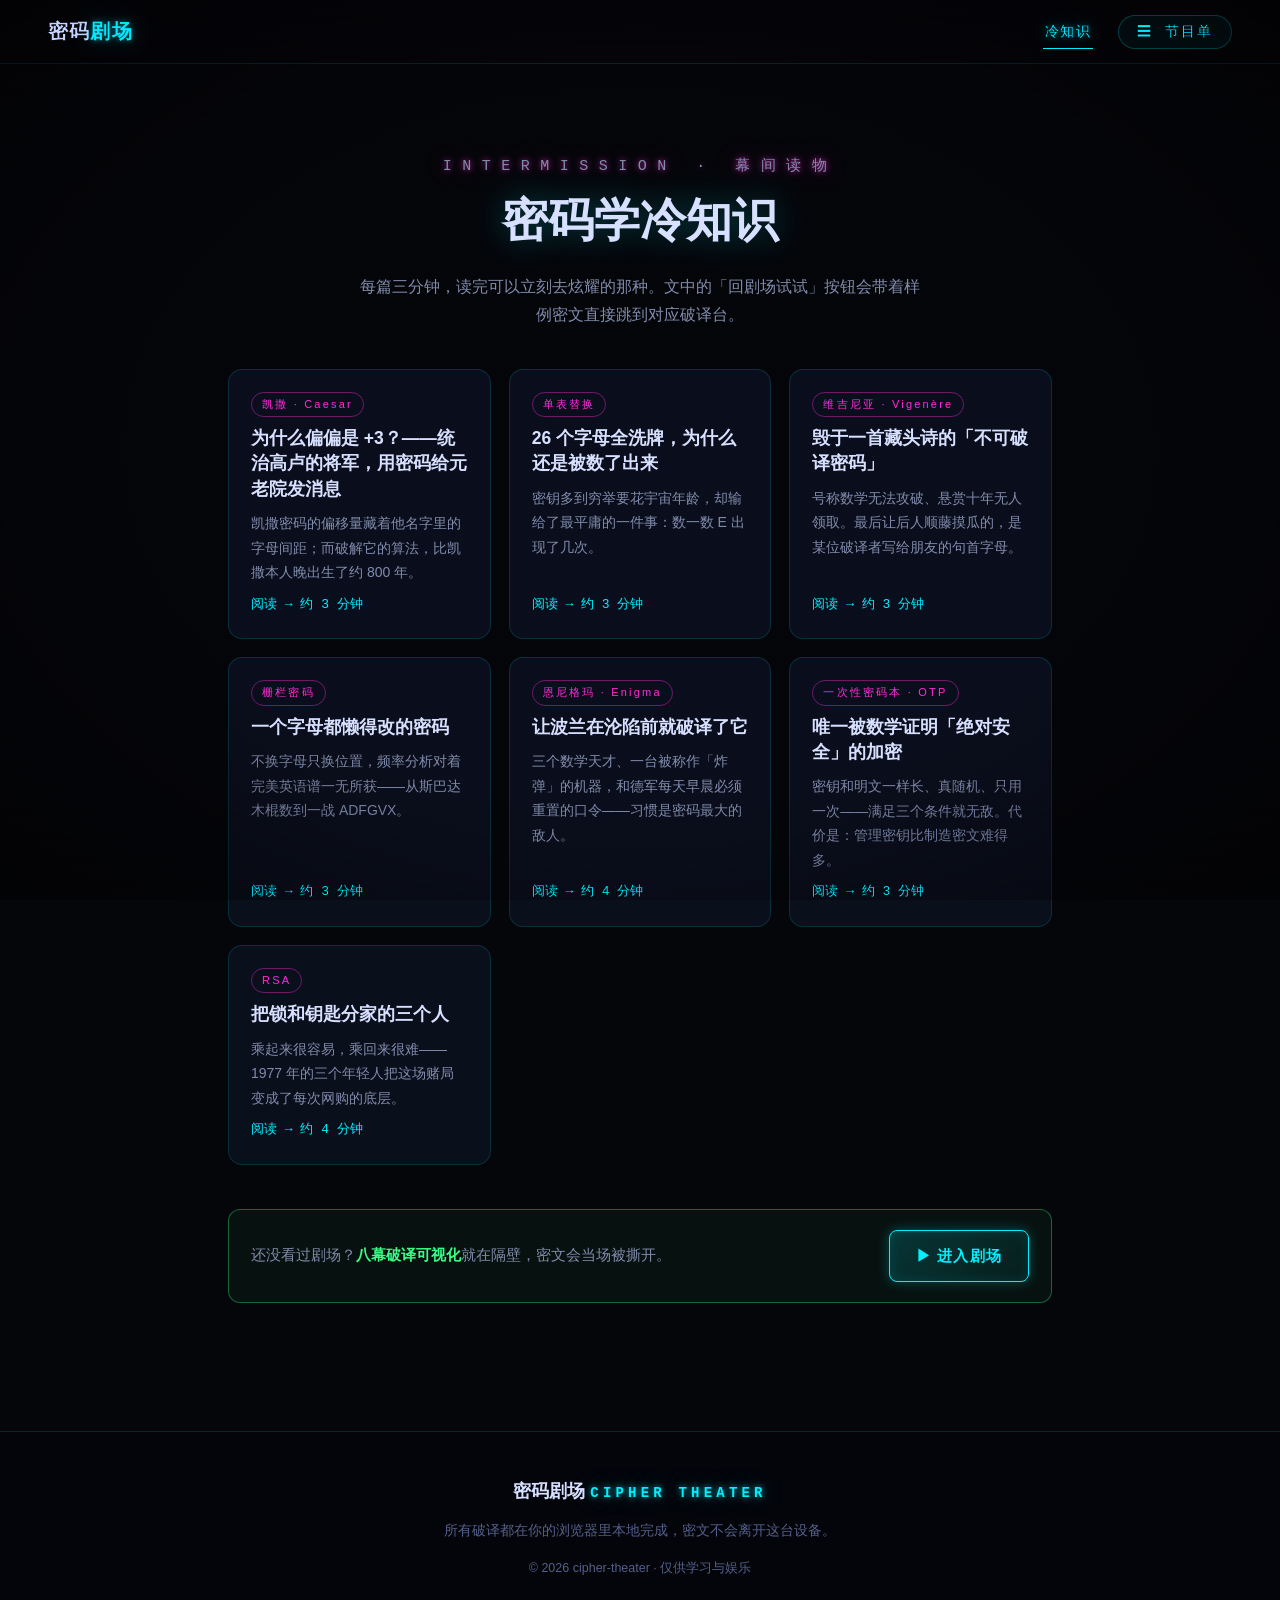
==== commit 425ac706: "feat: 为三个新密码补写冷知识文章 — 单表替换/栅栏/RSA，专栏扩容至七篇 - 新增 articles/substitution.html：26! 全排列 vs 频率指纹，玛丽女王密信/猪圈密" ====
--- a/articles.html
+++ b/articles.html
@@ -4,7 +4,7 @@
   <meta charset="UTF-8">
   <meta name="viewport" content="width=device-width, initial-scale=1.0">
   <title>冷知识 · 密码剧场</title>
-  <meta name="description" content="四篇三分钟密码学冷知识短文：凯撒的+3、毁于藏头诗的维吉尼亚、恩尼格玛与波兰三杰、唯一被证明绝对安全的一次性密码本。">
+  <meta name="description" content="七篇三分钟密码学冷知识：凯撒的+3、单表替换与频率指纹、毁于藏头诗的维吉尼亚、栅栏转置、恩尼格玛与波兰三杰、唯一被证明绝对安全的一次性密码本、RSA 公钥与分解赌局。">
   <link rel="icon" type="image/svg+xml" href="favicon.svg">
   <link rel="stylesheet" href="css/style.css">
 </head>
@@ -14,13 +14,28 @@
 
   <header class="site-header">
     <a class="logo" href="index.html">密码<span>剧场</span></a>
-    <nav class="site-nav">
-      <a href="index.html#act-frequency">频率分析</a>
-      <a href="index.html#act-caesar">凯撒</a>
-      <a href="index.html#act-vigenere">维吉尼亚</a>
-      <a href="index.html#act-xor">XOR</a>
+    <div class="site-nav">
       <a href="articles.html" class="is-current">冷知识</a>
-    </nav>
+      <div class="program">
+        <button id="programBtn" class="program__btn" type="button"
+                aria-expanded="false" aria-controls="programMenu">
+          <span class="program__glyph" aria-hidden="true">☰</span> 节目单
+        </button>
+        <div id="programMenu" class="program__menu" hidden>
+          <p class="program__title">今晚的节目 <span>NOW SHOWING</span></p>
+          <a href="index.html#act-frequency"><b>Ⅰ</b><span><strong>频率分析</strong><small>语言的指纹 · 柱状谱</small></span></a>
+          <a href="index.html#act-caesar"><b>Ⅱ</b><span><strong>凯撒密码</strong><small>罗盘旋转穷举 25 格</small></span></a>
+          <a href="index.html#act-substitution"><b>Ⅲ</b><span><strong>单表替换</strong><small>26 张映射卡翻转归位</small></span></a>
+          <a href="index.html#act-vigenere"><b>Ⅳ</b><span><strong>维吉尼亚</strong><small>密钥逐位旋转归位</small></span></a>
+          <a href="index.html#act-rail"><b>Ⅴ</b><span><strong>栅栏密码</strong><small>之字穿行 · 栏数穷举</small></span></a>
+          <a href="index.html#act-enigma"><b>Ⅵ</b><span><strong>恩尼格玛</strong><small>转子旋转 · 17576 穷举</small></span></a>
+          <a href="index.html#act-xor"><b>Ⅶ</b><span><strong>XOR 流密码</strong><small>比特流滚动解体</small></span></a>
+          <a href="index.html#act-rsa"><b>Ⅷ</b><span><strong>RSA</strong><small>公钥加密 · 分解攻击</small></span></a>
+          <hr class="program__divider">
+          <a href="articles.html"><b>✦</b><span><strong>冷知识专栏</strong><small>七篇三分钟短文</small></span></a>
+        </div>
+      </div>
+    </div>
   </header>
 
   <div class="article-list-head">
@@ -37,10 +52,22 @@
         <p>凯撒密码的偏移量藏着他名字里的字母间距；而破解它的算法，比凯撒本人晚出生了约 800 年。</p>
         <span class="card__more">阅读 → 约 3 分钟</span>
       </a>
+      <a class="card" href="articles/substitution.html">
+        <span class="card__tag">单表替换</span>
+        <h3>26 个字母全洗牌，为什么还是被数了出来</h3>
+        <p>密钥多到穷举要花宇宙年龄，却输给了最平庸的一件事：数一数 E 出现了几次。</p>
+        <span class="card__more">阅读 → 约 3 分钟</span>
+      </a>
       <a class="card" href="articles/vigenere.html">
         <span class="card__tag">维吉尼亚 · Vigenère</span>
         <h3>毁于一首藏头诗的「不可破译密码」</h3>
         <p>号称数学无法攻破、悬赏十年无人领取。最后让后人顺藤摸瓜的，是某位破译者写给朋友的句首字母。</p>
+        <span class="card__more">阅读 → 约 3 分钟</span>
+      </a>
+      <a class="card" href="articles/rail.html">
+        <span class="card__tag">栅栏密码</span>
+        <h3>一个字母都懒得改的密码</h3>
+        <p>不换字母只换位置，频率分析对着完美英语谱一无所获——从斯巴达木棍数到一战 ADFGVX。</p>
         <span class="card__more">阅读 → 约 3 分钟</span>
       </a>
       <a class="card" href="articles/enigma.html">
@@ -54,6 +81,12 @@
         <h3>唯一被数学证明「绝对安全」的加密</h3>
         <p>密钥和明文一样长、真随机、只用一次——满足三个条件就无敌。代价是：管理密钥比制造密文难得多。</p>
         <span class="card__more">阅读 → 约 3 分钟</span>
+      </a>
+      <a class="card" href="articles/rsa.html">
+        <span class="card__tag">RSA</span>
+        <h3>把锁和钥匙分家的三个人</h3>
+        <p>乘起来很容易，乘回来很难——1977 年的三个年轻人把这场赌局变成了每次网购的底层。</p>
+        <span class="card__more">阅读 → 约 4 分钟</span>
       </a>
     </div>
 
